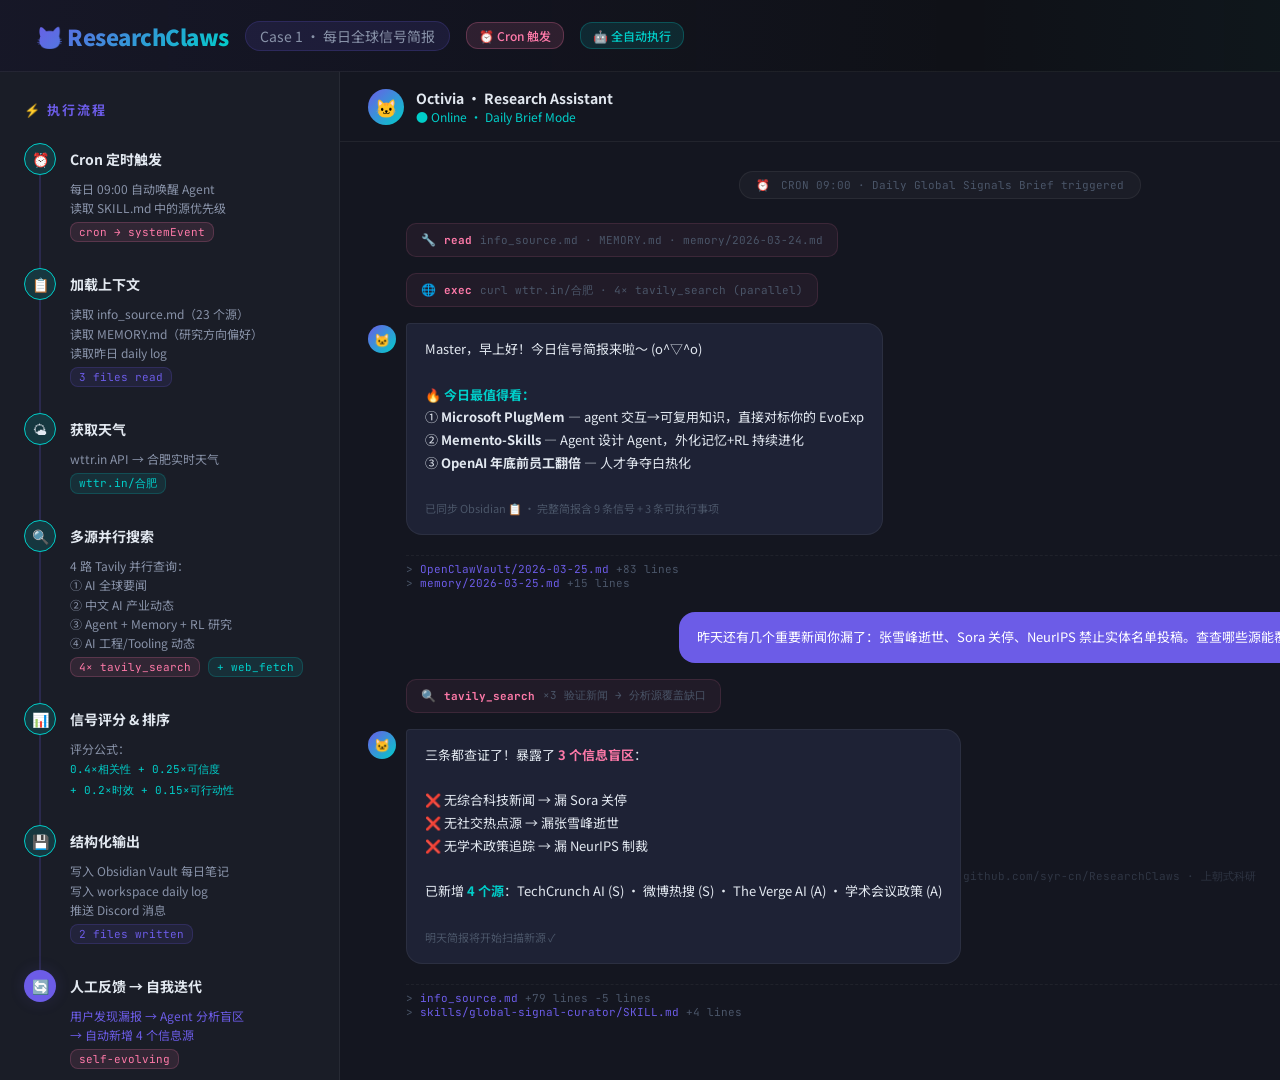
==== showcase/case1-daily-signal-brief.html @ 04084eae "fix: adjust right panel density to fit all cards in 1080p" ====
<!DOCTYPE html>
<html lang="zh-CN">
<head>
    <meta charset="UTF-8">
    <meta name="viewport" content="width=device-width, initial-scale=1.0">
    <title>Case 1: 每日全球信号简报 | ResearchClaws</title>
    <link href="https://fonts.googleapis.com/css2?family=Noto+Sans+SC:wght@300;400;500;700;900&family=JetBrains+Mono:wght@400;500;700&display=swap" rel="stylesheet">
    <style>
        * { margin: 0; padding: 0; box-sizing: border-box; }
        :root {
            --bg: #0f1117;
            --bg-card: #1a1d27;
            --bg-chat: #141620;
            --accent: #6c5ce7;
            --accent2: #00cec9;
            --accent3: #fd79a8;
            --text: #e2e8f0;
            --text-dim: #8892a8;
            --text-muted: #4a5568;
            --user-bubble: #2d3748;
            --ai-bubble: #1e2235;
            --border: rgba(255,255,255,0.06);
            --glow: rgba(108,92,231,0.15);
        }
        html, body {
            width: 1920px;
            height: 1080px;
            font-family: 'Noto Sans SC', sans-serif;
            background: var(--bg);
            color: var(--text);
            overflow: hidden;
        }

        /* === LAYOUT === */
        .page {
            display: grid;
            grid-template-columns: 340px 1fr 380px;
            grid-template-rows: 72px 1fr;
            height: 1080px;
            width: 1920px;
        }

        /* === HEADER === */
        .header {
            grid-column: 1 / -1;
            display: flex;
            align-items: center;
            justify-content: space-between;
            padding: 0 36px;
            background: linear-gradient(90deg, rgba(108,92,231,0.08), transparent 50%, rgba(0,206,201,0.08));
            border-bottom: 1px solid var(--border);
        }
        .header-left {
            display: flex;
            align-items: center;
            gap: 16px;
        }
        .header-logo {
            font-size: 22px;
            font-weight: 900;
            background: linear-gradient(135deg, var(--accent), var(--accent2));
            -webkit-background-clip: text;
            -webkit-text-fill-color: transparent;
            letter-spacing: -0.5px;
        }
        .header-case {
            font-size: 14px;
            color: var(--text-dim);
            padding: 4px 14px;
            background: rgba(108,92,231,0.12);
            border-radius: 20px;
            border: 1px solid rgba(108,92,231,0.2);
        }
        .header-right {
            display: flex; align-items: center; gap: 24px;
            font-size: 13px; color: var(--text-muted);
        }
        .header-tag {
            padding: 4px 12px;
            border-radius: 12px;
            font-size: 12px;
            font-weight: 500;
        }
        .tag-auto { background: rgba(0,206,201,0.12); color: var(--accent2); border: 1px solid rgba(0,206,201,0.25); }
        .tag-cron { background: rgba(253,121,168,0.12); color: var(--accent3); border: 1px solid rgba(253,121,168,0.25); }

        /* === LEFT PANEL: WORKFLOW === */
        .panel-left {
            background: var(--bg-card);
            border-right: 1px solid var(--border);
            padding: 28px 24px;
            display: flex;
            flex-direction: column;
            overflow: hidden;
        }
        .panel-title {
            font-size: 13px;
            font-weight: 700;
            color: var(--accent);
            text-transform: uppercase;
            letter-spacing: 2px;
            margin-bottom: 24px;
        }
        .flow-step {
            display: flex;
            gap: 14px;
            margin-bottom: 6px;
            position: relative;
        }
        .flow-line {
            width: 2px;
            background: rgba(108,92,231,0.2);
            position: absolute;
            left: 15px;
            top: 32px;
            bottom: -6px;
        }
        .flow-step:last-child .flow-line { display: none; }
        .flow-dot {
            width: 32px; height: 32px;
            border-radius: 50%;
            display: flex; align-items: center; justify-content: center;
            font-size: 14px;
            flex-shrink: 0;
            position: relative;
            z-index: 1;
        }
        .flow-dot.active { background: var(--accent); box-shadow: 0 0 16px var(--glow); }
        .flow-dot.done { background: rgba(0,206,201,0.15); border: 1.5px solid var(--accent2); }
        .flow-dot.pending { background: rgba(255,255,255,0.05); border: 1.5px solid var(--text-muted); }
        .flow-content {
            flex: 1;
            padding-bottom: 20px;
        }
        .flow-label {
            font-size: 14px;
            font-weight: 700;
            color: var(--text);
            margin-bottom: 4px;
            line-height: 32px;
        }
        .flow-desc {
            font-size: 12px;
            color: var(--text-dim);
            line-height: 1.6;
        }
        .flow-badge {
            display: inline-block;
            font-size: 11px;
            padding: 2px 8px;
            border-radius: 8px;
            margin-top: 4px;
            font-family: 'JetBrains Mono', monospace;
        }
        .badge-tool { background: rgba(253,121,168,0.1); color: var(--accent3); border: 1px solid rgba(253,121,168,0.2); }
        .badge-source { background: rgba(0,206,201,0.1); color: var(--accent2); border: 1px solid rgba(0,206,201,0.2); }
        .badge-file { background: rgba(108,92,231,0.1); color: var(--accent); border: 1px solid rgba(108,92,231,0.2); }

        /* === STATS at bottom of left panel === */
        .stats-box {
            margin-top: auto;
            background: rgba(108,92,231,0.06);
            border: 1px solid rgba(108,92,231,0.15);
            border-radius: 12px;
            padding: 16px;
        }
        .stats-title {
            font-size: 11px;
            font-weight: 700;
            color: var(--accent);
            text-transform: uppercase;
            letter-spacing: 1.5px;
            margin-bottom: 12px;
        }
        .stat-row {
            display: flex;
            justify-content: space-between;
            align-items: center;
            margin-bottom: 8px;
        }
        .stat-row:last-child { margin-bottom: 0; }
        .stat-label { font-size: 12px; color: var(--text-dim); }
        .stat-value {
            font-size: 13px;
            font-weight: 700;
            font-family: 'JetBrains Mono', monospace;
        }
        .stat-value.cyan { color: var(--accent2); }
        .stat-value.purple { color: var(--accent); }
        .stat-value.pink { color: var(--accent3); }

        /* === CENTER: CHAT === */
        .panel-center {
            background: var(--bg-chat);
            display: flex;
            flex-direction: column;
            overflow: hidden;
        }
        .chat-header {
            padding: 16px 28px;
            border-bottom: 1px solid var(--border);
            display: flex;
            align-items: center;
            gap: 12px;
        }
        .chat-avatar {
            width: 36px; height: 36px;
            border-radius: 50%;
            display: flex; align-items: center; justify-content: center;
            font-size: 18px;
        }
        .avatar-ai { background: linear-gradient(135deg, var(--accent), var(--accent2)); }
        .avatar-user { background: var(--user-bubble); font-size: 14px; }
        .chat-name { font-size: 14px; font-weight: 700; }
        .chat-status { font-size: 12px; color: var(--accent2); }

        .chat-body {
            flex: 1;
            padding: 20px 28px;
            overflow: hidden;
            display: flex;
            flex-direction: column;
            gap: 16px;
        }

        /* System message */
        .msg-system {
            text-align: center;
            padding: 8px 16px;
        }
        .msg-system-inner {
            display: inline-block;
            font-size: 11px;
            color: var(--text-muted);
            padding: 6px 16px;
            border-radius: 16px;
            background: rgba(255,255,255,0.03);
            border: 1px solid var(--border);
            font-family: 'JetBrains Mono', monospace;
        }
        .msg-system-inner .cron-icon { color: var(--accent3); margin-right: 4px; }

        /* Chat bubbles */
        .msg { display: flex; gap: 10px; max-width: 95%; }
        .msg-ai { align-self: flex-start; }
        .msg-user { align-self: flex-end; flex-direction: row-reverse; }
        .msg-avatar {
            width: 28px; height: 28px;
            border-radius: 50%;
            display: flex; align-items: center; justify-content: center;
            font-size: 13px;
            flex-shrink: 0;
            margin-top: 2px;
        }
        .msg-bubble {
            padding: 14px 18px;
            border-radius: 16px;
            font-size: 13px;
            line-height: 1.75;
        }
        .msg-ai .msg-bubble {
            background: var(--ai-bubble);
            border: 1px solid var(--border);
            border-top-left-radius: 4px;
        }
        .msg-user .msg-bubble {
            background: var(--accent);
            color: #fff;
            border-top-right-radius: 4px;
        }

        /* Tool call indicator */
        .tool-call {
            display: flex;
            align-items: center;
            gap: 8px;
            padding: 8px 14px;
            background: rgba(253,121,168,0.06);
            border: 1px solid rgba(253,121,168,0.12);
            border-radius: 10px;
            font-size: 11px;
            font-family: 'JetBrains Mono', monospace;
            color: var(--accent3);
            align-self: flex-start;
            margin-left: 38px;
        }
        .tool-call .tool-icon { font-size: 12px; }
        .tool-call .tool-name { font-weight: 700; }
        .tool-call .tool-detail { color: var(--text-muted); }

        /* Compact AI output */
        .ai-output {
            margin-left: 38px;
            background: var(--ai-bubble);
            border: 1px solid var(--border);
            border-radius: 12px;
            padding: 16px 18px;
            font-size: 12.5px;
            line-height: 1.8;
        }
        .ai-output h4 {
            font-size: 13px;
            color: var(--accent2);
            margin-bottom: 6px;
            display: flex;
            align-items: center;
            gap: 6px;
        }
        .ai-output .item {
            margin-bottom: 4px;
            color: var(--text-dim);
        }
        .ai-output .item strong {
            color: var(--text);
            font-weight: 600;
        }
        .ai-output .highlight {
            color: var(--accent2);
            font-weight: 600;
        }
        .ai-output .tag-inline {
            display: inline-block;
            font-size: 10px;
            padding: 1px 7px;
            border-radius: 6px;
            margin-left: 4px;
            vertical-align: middle;
        }

        /* File change footer */
        .file-footer {
            margin-left: 38px;
            font-size: 11px;
            font-family: 'JetBrains Mono', monospace;
            color: var(--text-muted);
            padding: 6px 0;
            border-top: 1px dashed rgba(255,255,255,0.05);
            margin-top: 4px;
        }
        .file-footer span { color: var(--accent); }

        /* === RIGHT PANEL: OUTPUT === */
        .panel-right {
            background: var(--bg-card);
            border-left: 1px solid var(--border);
            padding: 20px 18px;
            display: flex;
            flex-direction: column;
            gap: 10px;
            overflow: hidden;
        }
        .output-card {
            background: rgba(255,255,255,0.02);
            border: 1px solid var(--border);
            border-radius: 12px;
            padding: 12px 14px;
            flex-shrink: 0;
        }
        .output-card-title {
            font-size: 11px;
            font-weight: 700;
            color: var(--accent2);
            margin-bottom: 8px;
            display: flex;
            align-items: center;
            gap: 6px;
        }
        .output-weather {
            display: flex;
            align-items: center;
            gap: 12px;
        }
        .weather-temp {
            font-size: 30px;
            font-weight: 900;
            font-family: 'JetBrains Mono', monospace;
            color: var(--accent2);
            line-height: 1;
        }
        .weather-temp sup {
            font-size: 14px;
            font-weight: 400;
        }
        .weather-detail {
            font-size: 11px;
            color: var(--text-dim);
            line-height: 1.6;
        }

        .output-quote {
            font-size: 12px;
            font-style: italic;
            color: rgba(255,255,255,0.7);
            line-height: 1.6;
            padding-left: 12px;
            border-left: 2px solid var(--accent);
        }
        .output-quote-author {
            font-size: 10px;
            color: var(--text-muted);
            margin-top: 4px;
            font-style: normal;
        }

        .signal-item {
            display: flex;
            gap: 8px;
            margin-bottom: 8px;
        }
        .signal-item:last-child { margin-bottom: 0; }
        .signal-rank {
            width: 22px; height: 22px;
            border-radius: 6px;
            display: flex; align-items: center; justify-content: center;
            font-size: 11px; font-weight: 900;
            flex-shrink: 0;
            font-family: 'JetBrains Mono', monospace;
            margin-top: 1px;
        }
        .rank-1 { background: rgba(253,121,168,0.15); color: var(--accent3); }
        .rank-2 { background: rgba(108,92,231,0.15); color: var(--accent); }
        .rank-3 { background: rgba(0,206,201,0.15); color: var(--accent2); }
        .signal-text {
            font-size: 11px;
            line-height: 1.5;
            color: var(--text-dim);
        }
        .signal-text strong {
            color: var(--text);
            font-weight: 600;
        }
        .signal-tag {
            display: inline-block;
            font-size: 9px;
            padding: 1px 6px;
            border-radius: 4px;
            margin-top: 3px;
        }
        .stag-research { background: rgba(108,92,231,0.12); color: var(--accent); }
        .stag-industry { background: rgba(253,121,168,0.12); color: var(--accent3); }
        .stag-engineering { background: rgba(0,206,201,0.12); color: var(--accent2); }

        .action-item {
            display: flex;
            gap: 8px;
            align-items: flex-start;
            margin-bottom: 5px;
            font-size: 11px;
            color: var(--text-dim);
            line-height: 1.4;
        }
        .action-item:last-child { margin-bottom: 0; }
        .action-check {
            width: 16px; height: 16px;
            border-radius: 4px;
            border: 1.5px solid var(--accent2);
            flex-shrink: 0;
            margin-top: 1px;
        }

        /* Scrollable right panel */
        .panel-right-scroll {
            flex: 1;
            display: flex;
            flex-direction: column;
            gap: 12px;
            overflow: hidden;
        }

        /* Watermark */
        .watermark {
            position: fixed;
            bottom: 16px;
            right: 24px;
            font-size: 11px;
            color: var(--text-muted);
            font-family: 'JetBrains Mono', monospace;
            opacity: 0.5;
        }
    </style>
</head>
<body>
<div class="page">

    <!-- HEADER -->
    <div class="header">
        <div class="header-left">
            <div class="header-logo">🐱 ResearchClaws</div>
            <div class="header-case">Case 1 · 每日全球信号简报</div>
            <span class="header-tag tag-cron">⏰ Cron 触发</span>
            <span class="header-tag tag-auto">🤖 全自动执行</span>
        </div>
        <div class="header-right">
            <span>2026-03-25 09:00 CST</span>
            <span style="color:var(--accent2)">●</span>
            <span>耗时 ~45s · 23+ 信息源 · 5 工具调用</span>
        </div>
    </div>

    <!-- LEFT PANEL: WORKFLOW -->
    <div class="panel-left">
        <div class="panel-title">⚡ 执行流程</div>

        <div class="flow-step">
            <div class="flow-dot done">⏰</div>
            <div class="flow-content">
                <div class="flow-label">Cron 定时触发</div>
                <div class="flow-desc">每日 09:00 自动唤醒 Agent<br>读取 SKILL.md 中的源优先级</div>
                <span class="flow-badge badge-tool">cron → systemEvent</span>
            </div>
            <div class="flow-line"></div>
        </div>

        <div class="flow-step">
            <div class="flow-dot done">📋</div>
            <div class="flow-content">
                <div class="flow-label">加载上下文</div>
                <div class="flow-desc">读取 info_source.md（23 个源）<br>读取 MEMORY.md（研究方向偏好）<br>读取昨日 daily log</div>
                <span class="flow-badge badge-file">3 files read</span>
            </div>
            <div class="flow-line"></div>
        </div>

        <div class="flow-step">
            <div class="flow-dot done">🌤</div>
            <div class="flow-content">
                <div class="flow-label">获取天气</div>
                <div class="flow-desc">wttr.in API → 合肥实时天气</div>
                <span class="flow-badge badge-source">wttr.in/合肥</span>
            </div>
            <div class="flow-line"></div>
        </div>

        <div class="flow-step">
            <div class="flow-dot done">🔍</div>
            <div class="flow-content">
                <div class="flow-label">多源并行搜索</div>
                <div class="flow-desc">
                    4 路 Tavily 并行查询：<br>
                    ① AI 全球要闻<br>
                    ② 中文 AI 产业动态<br>
                    ③ Agent + Memory + RL 研究<br>
                    ④ AI 工程/Tooling 动态
                </div>
                <span class="flow-badge badge-tool">4× tavily_search</span>
                <span class="flow-badge badge-source" style="margin-left:4px">+ web_fetch</span>
            </div>
            <div class="flow-line"></div>
        </div>

        <div class="flow-step">
            <div class="flow-dot done">📊</div>
            <div class="flow-content">
                <div class="flow-label">信号评分 & 排序</div>
                <div class="flow-desc">
                    评分公式：<br>
                    <code style="font-size:11px;color:var(--accent2);font-family:'JetBrains Mono',monospace">
                    0.4×相关性 + 0.25×可信度<br>+ 0.2×时效 + 0.15×可行动性
                    </code>
                </div>
            </div>
            <div class="flow-line"></div>
        </div>

        <div class="flow-step">
            <div class="flow-dot done">💾</div>
            <div class="flow-content">
                <div class="flow-label">结构化输出</div>
                <div class="flow-desc">写入 Obsidian Vault 每日笔记<br>写入 workspace daily log<br>推送 Discord 消息</div>
                <span class="flow-badge badge-file">2 files written</span>
            </div>
            <div class="flow-line"></div>
        </div>

        <div class="flow-step">
            <div class="flow-dot active">🔄</div>
            <div class="flow-content">
                <div class="flow-label">人工反馈 → 自我迭代</div>
                <div class="flow-desc" style="color:var(--accent)">用户发现漏报 → Agent 分析盲区<br>→ 自动新增 4 个信息源</div>
                <span class="flow-badge badge-tool">self-evolving</span>
            </div>
        </div>

        <!-- STATS -->
        <div class="stats-box">
            <div class="stats-title">📈 累计运行统计</div>
            <div class="stat-row">
                <span class="stat-label">已运行天数</span>
                <span class="stat-value cyan">16 天</span>
            </div>
            <div class="stat-row">
                <span class="stat-label">信息源数量</span>
                <span class="stat-value purple">23 → 27</span>
            </div>
            <div class="stat-row">
                <span class="stat-label">平均每日信号</span>
                <span class="stat-value pink">9 条</span>
            </div>
            <div class="stat-row">
                <span class="stat-label">人工等价耗时</span>
                <span class="stat-value cyan">~1.5h/天</span>
            </div>
        </div>
    </div>

    <!-- CENTER: CHAT INTERACTION -->
    <div class="panel-center">
        <div class="chat-header">
            <div class="chat-avatar avatar-ai">🐱</div>
            <div>
                <div class="chat-name">Octivia · Research Assistant</div>
                <div class="chat-status">● Online · Daily Brief Mode</div>
            </div>
        </div>

        <div class="chat-body">
            <!-- System trigger -->
            <div class="msg-system">
                <div class="msg-system-inner">
                    <span class="cron-icon">⏰</span> CRON 09:00 · Daily Global Signals Brief triggered
                </div>
            </div>

            <!-- Tool calls -->
            <div class="tool-call">
                <span class="tool-icon">🔧</span>
                <span class="tool-name">read</span>
                <span class="tool-detail">info_source.md · MEMORY.md · memory/2026-03-24.md</span>
            </div>

            <div class="tool-call">
                <span class="tool-icon">🌐</span>
                <span class="tool-name">exec</span>
                <span class="tool-detail">curl wttr.in/合肥 · 4× tavily_search (parallel)</span>
            </div>

            <!-- AI message: brief -->
            <div class="msg msg-ai">
                <div class="msg-avatar avatar-ai" style="background:linear-gradient(135deg, var(--accent), var(--accent2))">🐱</div>
                <div class="msg-bubble">
                    Master，早上好！今日信号简报来啦～ (o^▽^o)<br><br>
                    <strong style="color:var(--accent2)">🔥 今日最值得看：</strong><br>
                    ① <strong>Microsoft PlugMem</strong> — agent 交互→可复用知识，直接对标你的 EvoExp<br>
                    ② <strong>Memento-Skills</strong> — Agent 设计 Agent，外化记忆+RL 持续进化<br>
                    ③ <strong>OpenAI 年底前员工翻倍</strong> — 人才争夺白热化<br><br>
                    <span style="font-size:11px;color:var(--text-muted)">已同步 Obsidian 📋 · 完整简报含 9 条信号 + 3 条可执行事项</span>
                </div>
            </div>

            <div class="file-footer">
                > <span>OpenClawVault/2026-03-25.md</span> +83 lines<br>
                > <span>memory/2026-03-25.md</span> +15 lines
            </div>

            <!-- User feedback -->
            <div class="msg msg-user">
                <div class="msg-avatar avatar-user">👤</div>
                <div class="msg-bubble">
                    昨天还有几个重要新闻你漏了：张雪峰逝世、Sora 关停、NeurIPS 禁止实体名单投稿。查查哪些源能覆盖，整理一下加到订阅列表？
                </div>
            </div>

            <!-- Tool calls for iteration -->
            <div class="tool-call">
                <span class="tool-icon">🔍</span>
                <span class="tool-name">tavily_search</span>
                <span class="tool-detail">×3 验证新闻 → 分析源覆盖缺口</span>
            </div>

            <!-- AI self-evolution response -->
            <div class="msg msg-ai">
                <div class="msg-avatar avatar-ai" style="background:linear-gradient(135deg, var(--accent), var(--accent2))">🐱</div>
                <div class="msg-bubble">
                    三条都查证了！暴露了 <strong style="color:var(--accent3)">3 个信息盲区</strong>：<br><br>
                    ❌ 无综合科技新闻 → 漏 Sora 关停<br>
                    ❌ 无社交热点源 → 漏张雪峰逝世<br>
                    ❌ 无学术政策追踪 → 漏 NeurIPS 制裁<br><br>
                    已新增 <strong style="color:var(--accent2)">4 个源</strong>：TechCrunch AI (S) · 微博热搜 (S) · The Verge AI (A) · 学术会议政策 (A)<br><br>
                    <span style="font-size:11px;color:var(--text-muted)">明天简报将开始扫描新源 ✓</span>
                </div>
            </div>

            <div class="file-footer">
                > <span>info_source.md</span> +79 lines -5 lines<br>
                > <span>skills/global-signal-curator/SKILL.md</span> +4 lines
            </div>
        </div>
    </div>

    <!-- RIGHT PANEL: OUTPUT PREVIEW -->
    <div class="panel-right">
        <div class="panel-title">📄 输出预览</div>

        <div class="panel-right-scroll">
            <!-- Weather card -->
            <div class="output-card">
                <div class="output-card-title">☀️ 合肥天气</div>
                <div class="output-weather">
                    <div class="weather-temp">10<sup>°C</sup></div>
                    <div class="weather-detail">
                        薄雾 · 湿度 94%<br>
                        西北风 5km/h<br>
                        白天多云转晴 · 最高 ~20°C
                    </div>
                </div>
            </div>

            <!-- Quote card -->
            <div class="output-card">
                <div class="output-card-title">📜 今日一句</div>
                <div class="output-quote">
                    博学之，审问之，慎思之，明辨之，笃行之。
                    <div class="output-quote-author">——《中庸》· 做研究的五个层次</div>
                </div>
            </div>

            <!-- Research signals -->
            <div class="output-card">
                <div class="output-card-title">🔬 研究信号 Top 3</div>
                <div class="signal-item">
                    <div class="signal-rank rank-1">1</div>
                    <div class="signal-text">
                        <strong>Microsoft PlugMem</strong> — Agent 交互→可复用结构化知识<br>
                        <span class="signal-tag stag-research">⭐ 高度相关</span>
                    </div>
                </div>
                <div class="signal-item">
                    <div class="signal-rank rank-2">2</div>
                    <div class="signal-text">
                        <strong>Memento-Skills</strong> — Agent 自主设计 Agent<br>
                        <span class="signal-tag stag-research">arXiv 2603.18743</span>
                    </div>
                </div>
                <div class="signal-item">
                    <div class="signal-rank rank-3">3</div>
                    <div class="signal-text">
                        <strong>KARL</strong> — Knowledge Agents via RL<br>
                        <span class="signal-tag stag-research">arXiv 2603.05218</span>
                    </div>
                </div>
            </div>

            <!-- Industry signals -->
            <div class="output-card">
                <div class="output-card-title">📰 产业信号 Top 3</div>
                <div class="signal-item">
                    <div class="signal-rank rank-1">1</div>
                    <div class="signal-text">
                        <strong>Anthropic 起诉五角大楼</strong><br>
                        <span class="signal-tag stag-industry">AI Safety 治理</span>
                    </div>
                </div>
                <div class="signal-item">
                    <div class="signal-rank rank-2">2</div>
                    <div class="signal-text">
                        <strong>OpenAI 员工翻倍计划</strong><br>
                        <span class="signal-tag stag-industry">人才市场信号</span>
                    </div>
                </div>
                <div class="signal-item">
                    <div class="signal-rank rank-3">3</div>
                    <div class="signal-text">
                        <strong>Gartner: AI 支出 $2.52T</strong><br>
                        <span class="signal-tag stag-industry">Agentic AI 核心趋势</span>
                    </div>
                </div>
            </div>

            <!-- Action items -->
            <div class="output-card">
                <div class="output-card-title">✅ 今日可执行</div>
                <div class="action-item">
                    <div class="action-check"></div>
                    <span>精读 PlugMem（~30min）— 对比 EvoExp 经验格式化路径</span>
                </div>
                <div class="action-item">
                    <div class="action-check"></div>
                    <span>浏览 Memento-Skills（~20min）— 关注 skill router 机制</span>
                </div>
                <div class="action-item">
                    <div class="action-check"></div>
                    <span>继续 Comp-RL 复现</span>
                </div>
            </div>

            <!-- Self-evolution card -->
            <div class="output-card" style="border-color:rgba(253,121,168,0.2);background:rgba(253,121,168,0.03)">
                <div class="output-card-title" style="color:var(--accent3)">🔄 自我迭代（人工触发）</div>
                <div class="signal-item">
                    <div class="signal-rank" style="background:rgba(253,121,168,0.15);color:var(--accent3)">!</div>
                    <div class="signal-text">
                        发现 <strong>3 个信息盲区</strong>，自动新增 <strong style="color:var(--accent2)">4 个信息源</strong><br>
                        <span style="font-size:11px;color:var(--text-muted)">info_source.md 23→27 sources · SKILL.md 同步更新</span>
                    </div>
                </div>
            </div>
        </div>
    </div>

</div>

<div class="watermark">github.com/syr-cn/ResearchClaws · 上朝式科研</div>

</body>
</html>
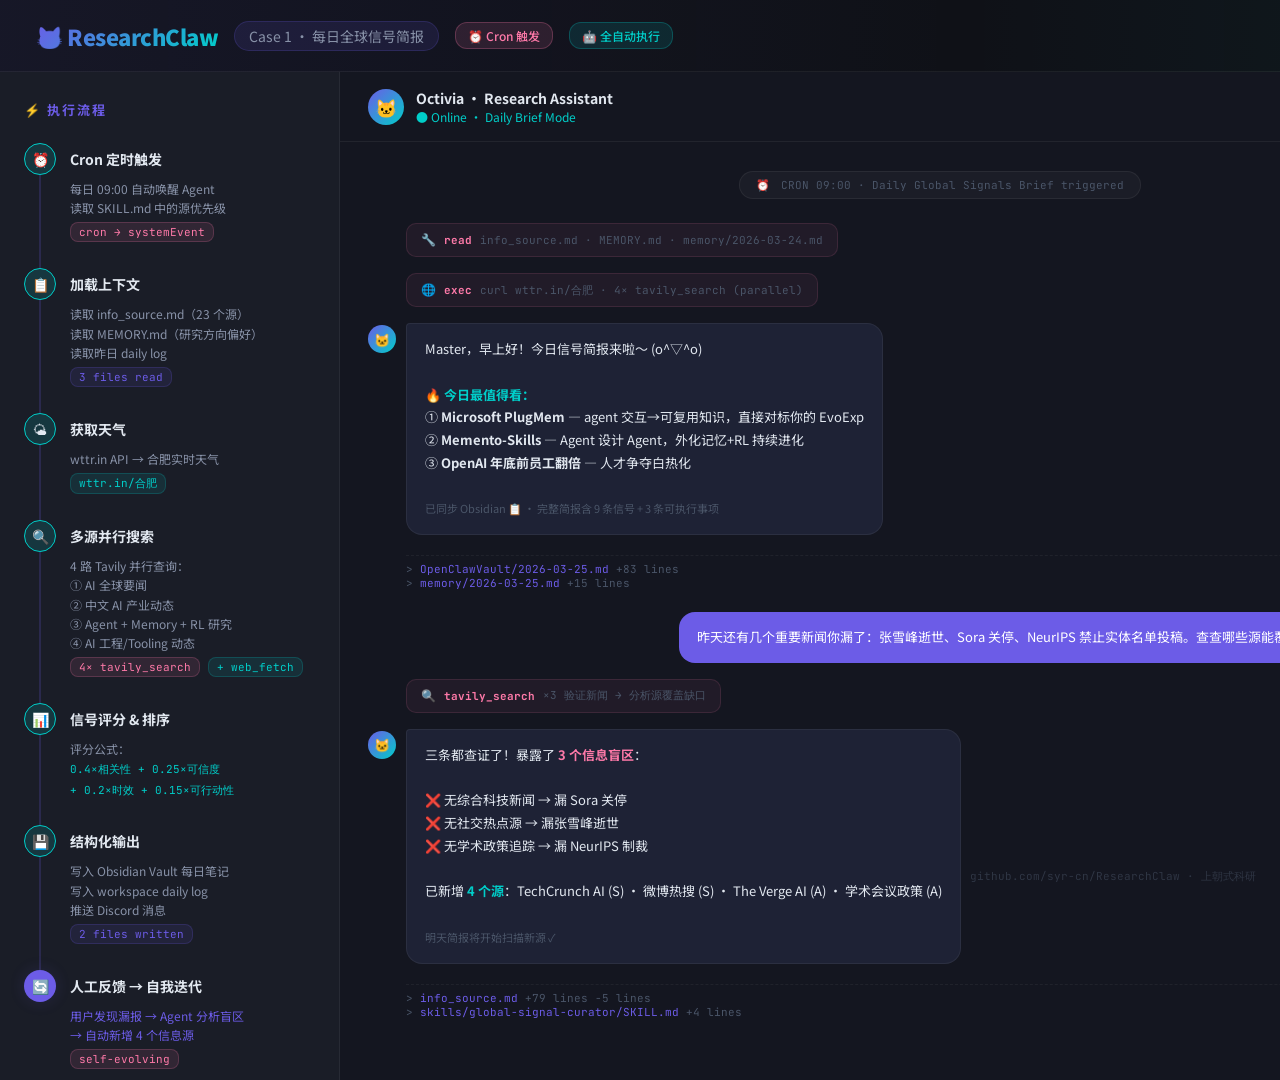
==== commit adf46ecc: "update link addresses" ====
--- a/showcase/case1-daily-signal-brief.html
+++ b/showcase/case1-daily-signal-brief.html
@@ -3,7 +3,7 @@
 <head>
     <meta charset="UTF-8">
     <meta name="viewport" content="width=device-width, initial-scale=1.0">
-    <title>Case 1: 每日全球信号简报 | ResearchClaws</title>
+    <title>Case 1: 每日全球信号简报 | ResearchClaw</title>
     <link href="https://fonts.googleapis.com/css2?family=Noto+Sans+SC:wght@300;400;500;700;900&family=JetBrains+Mono:wght@400;500;700&display=swap" rel="stylesheet">
     <style>
         * { margin: 0; padding: 0; box-sizing: border-box; }
@@ -485,7 +485,7 @@
     <!-- HEADER -->
     <div class="header">
         <div class="header-left">
-            <div class="header-logo">🐱 ResearchClaws</div>
+            <div class="header-logo">🐱 ResearchClaw</div>
             <div class="header-case">Case 1 · 每日全球信号简报</div>
             <span class="header-tag tag-cron">⏰ Cron 触发</span>
             <span class="header-tag tag-auto">🤖 全自动执行</span>
@@ -799,7 +799,7 @@
 
 </div>
 
-<div class="watermark">github.com/syr-cn/ResearchClaws · 上朝式科研</div>
+<div class="watermark">github.com/syr-cn/ResearchClaw · 上朝式科研</div>
 
 </body>
 </html>
